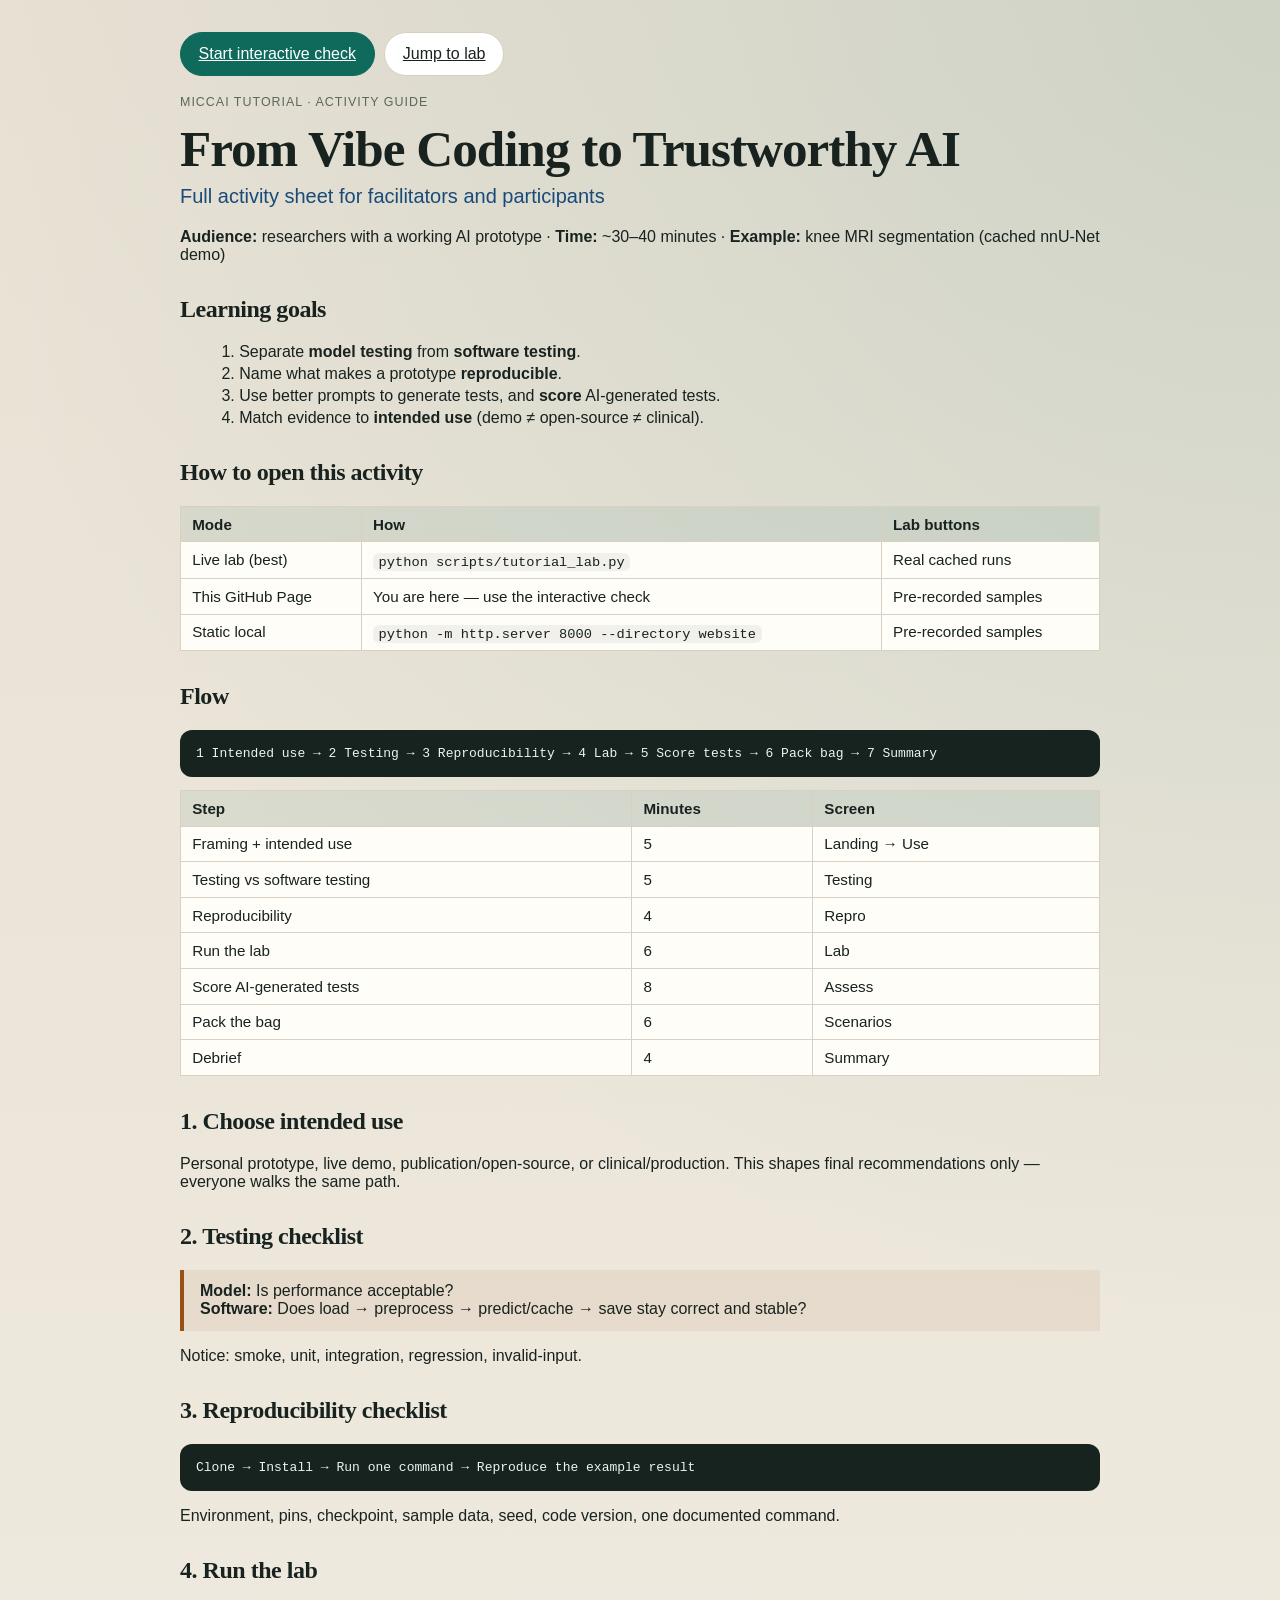
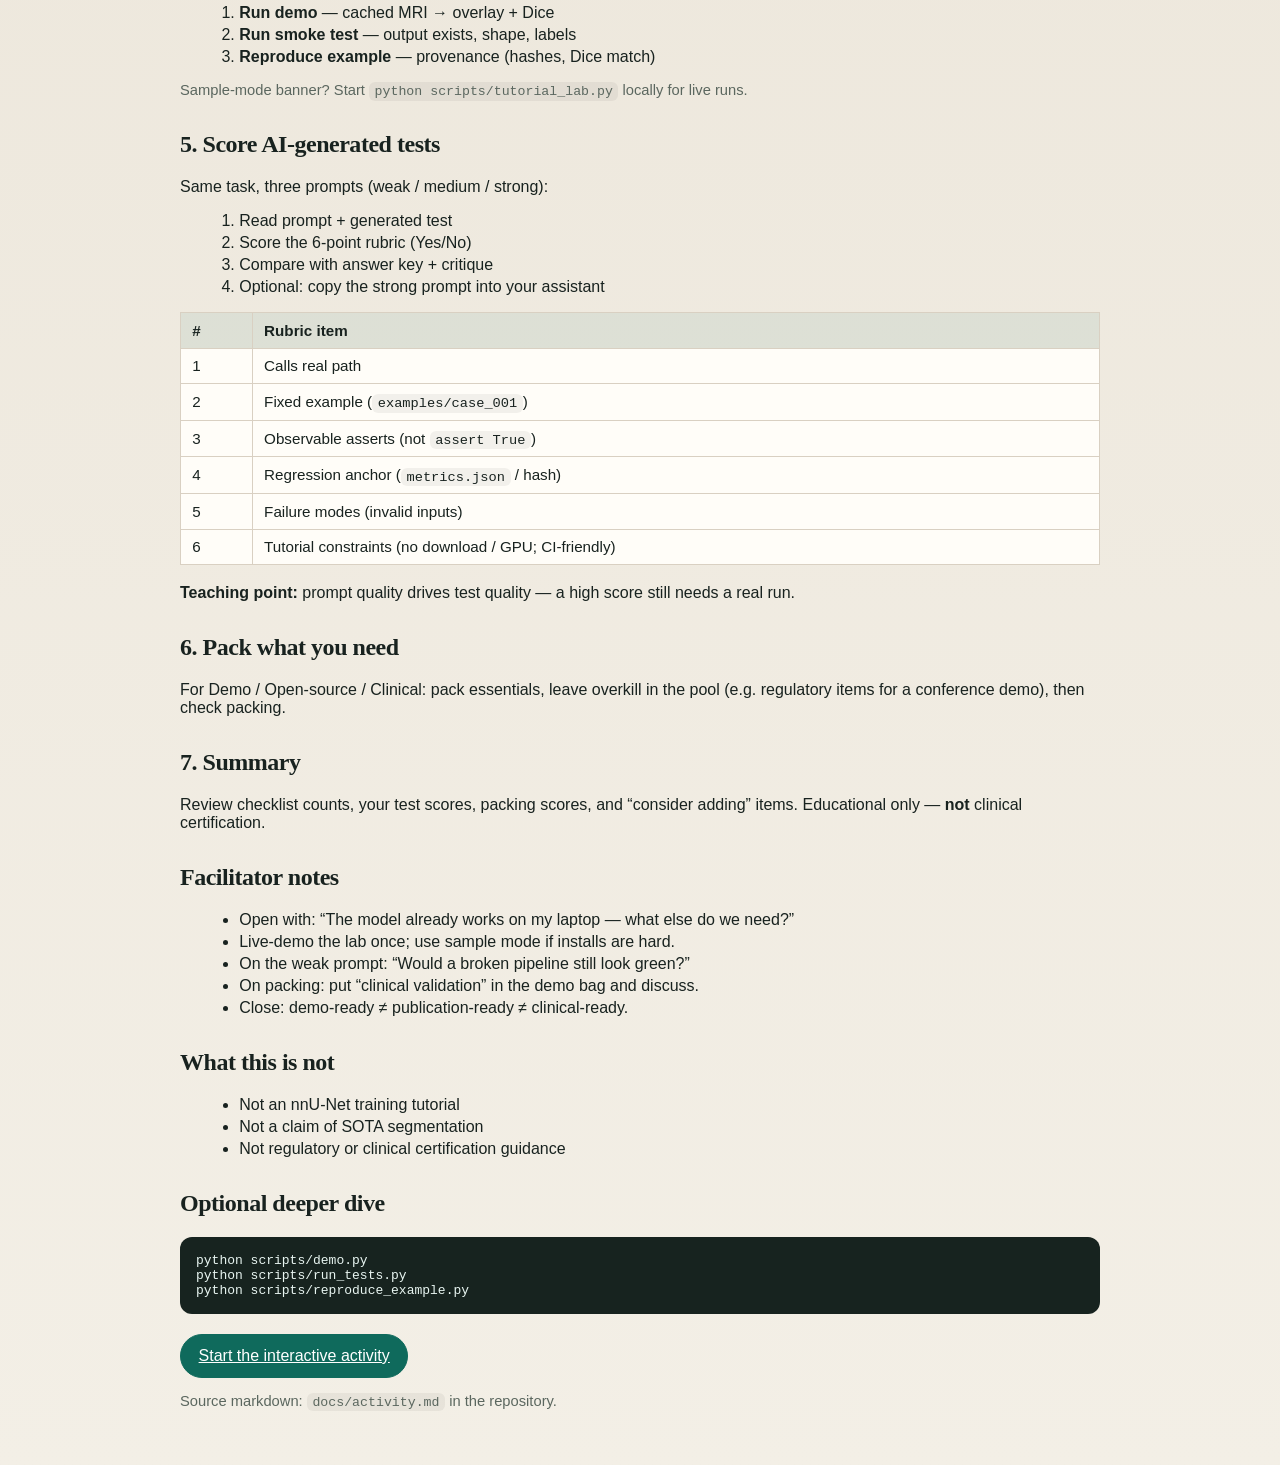
==== website/activity.html @ ebb2738b "Add interactive tutorial activity and GitHub Pages site. Include the full activity guide (docs + web" ====
<!DOCTYPE html>
<html lang="en">
  <head>
    <meta charset="utf-8" />
    <meta name="viewport" content="width=device-width, initial-scale=1" />
    <title>Tutorial activity · From Vibe Coding to Trustworthy AI</title>
    <meta
      name="description"
      content="Full MICCAI tutorial activity guide: lab, score AI-generated tests, pack readiness evidence."
    />
    <link rel="stylesheet" href="style.css" />
    <style>
      .doc h2 { margin-top: 2rem; }
      .doc h3 { margin-top: 1.4rem; }
      .doc table {
        width: 100%;
        border-collapse: collapse;
        margin: 0.8rem 0 1.2rem;
        font-size: 0.95rem;
      }
      .doc th, .doc td {
        border: 1px solid var(--line);
        padding: 0.55rem 0.7rem;
        text-align: left;
        vertical-align: top;
        background: var(--card);
      }
      .doc th { background: rgba(15,106,92,.08); }
      .doc ol, .doc ul { margin: 0.4rem 0 1rem 1.2rem; }
      .doc li { margin: 0.25rem 0; }
      .topbar {
        display: flex;
        flex-wrap: wrap;
        gap: 0.6rem;
        margin-bottom: 1.2rem;
      }
    </style>
  </head>
  <body>
    <main class="shell doc">
      <div class="topbar">
        <a class="btn primary" href="index.html">Start interactive check</a>
        <a class="btn" href="index.html#lab">Jump to lab</a>
      </div>

      <p class="eyebrow">MICCAI tutorial · activity guide</p>
      <h1>From Vibe Coding to Trustworthy AI</h1>
      <p class="lede">Full activity sheet for facilitators and participants</p>
      <p>
        <strong>Audience:</strong> researchers with a working AI prototype ·
        <strong>Time:</strong> ~30–40 minutes ·
        <strong>Example:</strong> knee MRI segmentation (cached nnU-Net demo)
      </p>

      <h2>Learning goals</h2>
      <ol>
        <li>Separate <strong>model testing</strong> from <strong>software testing</strong>.</li>
        <li>Name what makes a prototype <strong>reproducible</strong>.</li>
        <li>Use better prompts to generate tests, and <strong>score</strong> AI-generated tests.</li>
        <li>Match evidence to <strong>intended use</strong> (demo ≠ open-source ≠ clinical).</li>
      </ol>

      <h2>How to open this activity</h2>
      <table>
        <thead>
          <tr><th>Mode</th><th>How</th><th>Lab buttons</th></tr>
        </thead>
        <tbody>
          <tr>
            <td>Live lab (best)</td>
            <td><code>python scripts/tutorial_lab.py</code></td>
            <td>Real cached runs</td>
          </tr>
          <tr>
            <td>This GitHub Page</td>
            <td>You are here — use the interactive check</td>
            <td>Pre-recorded samples</td>
          </tr>
          <tr>
            <td>Static local</td>
            <td><code>python -m http.server 8000 --directory website</code></td>
            <td>Pre-recorded samples</td>
          </tr>
        </tbody>
      </table>

      <h2>Flow</h2>
      <pre class="flow">1 Intended use → 2 Testing → 3 Reproducibility → 4 Lab → 5 Score tests → 6 Pack bag → 7 Summary</pre>

      <table>
        <thead>
          <tr><th>Step</th><th>Minutes</th><th>Screen</th></tr>
        </thead>
        <tbody>
          <tr><td>Framing + intended use</td><td>5</td><td>Landing → Use</td></tr>
          <tr><td>Testing vs software testing</td><td>5</td><td>Testing</td></tr>
          <tr><td>Reproducibility</td><td>4</td><td>Repro</td></tr>
          <tr><td>Run the lab</td><td>6</td><td>Lab</td></tr>
          <tr><td>Score AI-generated tests</td><td>8</td><td>Assess</td></tr>
          <tr><td>Pack the bag</td><td>6</td><td>Scenarios</td></tr>
          <tr><td>Debrief</td><td>4</td><td>Summary</td></tr>
        </tbody>
      </table>

      <h2>1. Choose intended use</h2>
      <p>
        Personal prototype, live demo, publication/open-source, or clinical/production.
        This shapes final recommendations only — everyone walks the same path.
      </p>

      <h2>2. Testing checklist</h2>
      <p class="callout">
        <strong>Model:</strong> Is performance acceptable?<br />
        <strong>Software:</strong> Does load → preprocess → predict/cache → save stay correct and stable?
      </p>
      <p>Notice: smoke, unit, integration, regression, invalid-input.</p>

      <h2>3. Reproducibility checklist</h2>
      <pre class="flow">Clone → Install → Run one command → Reproduce the example result</pre>
      <p>Environment, pins, checkpoint, sample data, seed, code version, one documented command.</p>

      <h2>4. Run the lab</h2>
      <ol>
        <li><strong>Run demo</strong> — cached MRI → overlay + Dice</li>
        <li><strong>Run smoke test</strong> — output exists, shape, labels</li>
        <li><strong>Reproduce example</strong> — provenance (hashes, Dice match)</li>
      </ol>
      <p class="caption">
        Sample-mode banner? Start <code>python scripts/tutorial_lab.py</code> locally for live runs.
      </p>

      <h2>5. Score AI-generated tests</h2>
      <p>Same task, three prompts (weak / medium / strong):</p>
      <ol>
        <li>Read prompt + generated test</li>
        <li>Score the 6-point rubric (Yes/No)</li>
        <li>Compare with answer key + critique</li>
        <li>Optional: copy the strong prompt into your assistant</li>
      </ol>
      <table>
        <thead><tr><th>#</th><th>Rubric item</th></tr></thead>
        <tbody>
          <tr><td>1</td><td>Calls real path</td></tr>
          <tr><td>2</td><td>Fixed example (<code>examples/case_001</code>)</td></tr>
          <tr><td>3</td><td>Observable asserts (not <code>assert True</code>)</td></tr>
          <tr><td>4</td><td>Regression anchor (<code>metrics.json</code> / hash)</td></tr>
          <tr><td>5</td><td>Failure modes (invalid inputs)</td></tr>
          <tr><td>6</td><td>Tutorial constraints (no download / GPU; CI-friendly)</td></tr>
        </tbody>
      </table>
      <p><strong>Teaching point:</strong> prompt quality drives test quality — a high score still needs a real run.</p>

      <h2>6. Pack what you need</h2>
      <p>
        For Demo / Open-source / Clinical: pack essentials, leave overkill in the pool
        (e.g. regulatory items for a conference demo), then check packing.
      </p>

      <h2>7. Summary</h2>
      <p>
        Review checklist counts, your test scores, packing scores, and “consider adding” items.
        Educational only — <strong>not</strong> clinical certification.
      </p>

      <h2>Facilitator notes</h2>
      <ul>
        <li>Open with: “The model already works on my laptop — what else do we need?”</li>
        <li>Live-demo the lab once; use sample mode if installs are hard.</li>
        <li>On the weak prompt: “Would a broken pipeline still look green?”</li>
        <li>On packing: put “clinical validation” in the demo bag and discuss.</li>
        <li>Close: demo-ready ≠ publication-ready ≠ clinical-ready.</li>
      </ul>

      <h2>What this is not</h2>
      <ul>
        <li>Not an nnU-Net training tutorial</li>
        <li>Not a claim of SOTA segmentation</li>
        <li>Not regulatory or clinical certification guidance</li>
      </ul>

      <h2>Optional deeper dive</h2>
      <pre class="flow">python scripts/demo.py
python scripts/run_tests.py
python scripts/reproduce_example.py</pre>

      <div class="nav">
        <a class="btn primary" href="index.html">Start the interactive activity</a>
      </div>
      <p class="caption">Source markdown: <code>docs/activity.md</code> in the repository.</p>
    </main>
  </body>
</html>
---- website/style.css ----
:root {
  --bg: #f3efe6;
  --ink: #18221f;
  --muted: #5b675f;
  --card: #fffdf8;
  --line: #d9d0c2;
  --accent: #0f6a5c;
  --accent-2: #194a7a;
  --warn: #9a4f16;
  --ok: #1f6b45;
  --serif: Georgia, "Iowan Old Style", "Times New Roman", serif;
  --sans: "Segoe UI", "Helvetica Neue", Arial, sans-serif;
}

* { box-sizing: border-box; }
body {
  margin: 0;
  font-family: var(--sans);
  color: var(--ink);
  background:
    radial-gradient(circle at top right, rgba(15,106,92,.12), transparent 40%),
    linear-gradient(180deg, #e8e1d4, var(--bg));
  min-height: 100vh;
}
.shell {
  width: min(920px, calc(100% - 2rem));
  margin: 0 auto;
  padding: 2rem 0 3rem;
}
.hidden { display: none !important; }
.eyebrow {
  text-transform: uppercase;
  letter-spacing: .08em;
  font-size: .78rem;
  color: var(--muted);
}
h1, h2, h3 { font-family: var(--serif); letter-spacing: -.02em; }
h1 { font-size: clamp(2rem, 5vw, 3.2rem); line-height: 1.05; margin: .4rem 0 0.6rem; }
.lede { font-size: 1.25rem; color: var(--accent-2); margin-top: 0; }
.caption { color: var(--muted); font-size: .92rem; }
.hero-visual {
  margin: 1.25rem 0 1.5rem;
  padding: 0.75rem;
  background: var(--card);
  border: 1px solid var(--line);
  border-radius: 16px;
}
.hero-visual img { width: 100%; border-radius: 10px; display: block; }
.btn {
  border: 1px solid var(--line);
  background: white;
  color: var(--ink);
  border-radius: 999px;
  padding: .75rem 1.1rem;
  font: inherit;
  cursor: pointer;
}
.btn.primary { background: var(--accent); border-color: var(--accent); color: white; }
.btn:disabled { opacity: .45; cursor: not-allowed; }
.nav { display: flex; gap: .7rem; flex-wrap: wrap; margin-top: 1.25rem; }
.card-grid { display: grid; grid-template-columns: repeat(auto-fit, minmax(180px, 1fr)); gap: .8rem; }
.use-card, .check-item, .scenario, .summary {
  background: var(--card);
  border: 1px solid var(--line);
  border-radius: 14px;
  padding: 1rem;
}
.use-card { text-align: left; cursor: pointer; font: inherit; color: inherit; }
.use-card.selected, .check-item.done { border-color: var(--accent); box-shadow: 0 0 0 2px rgba(15,106,92,.12); }
.use-card strong { display: block; font-family: var(--serif); font-size: 1.1rem; margin-bottom: .35rem; }
.checklist { display: grid; gap: .7rem; }
.check-item { cursor: pointer; }
.check-item .tag {
  display: inline-block;
  font-size: .75rem;
  font-weight: 700;
  letter-spacing: .04em;
  padding: .2rem .5rem;
  border-radius: 999px;
  background: rgba(15,106,92,.1);
  color: var(--accent);
  margin-bottom: .4rem;
}
.callout {
  background: rgba(154,79,22,.08);
  border-left: 4px solid var(--warn);
  padding: .8rem 1rem;
}
.flow {
  background: #17231f;
  color: #e8f5f1;
  padding: 1rem;
  border-radius: 12px;
  overflow: auto;
}
.scenario-tabs {
  display: flex;
  flex-wrap: wrap;
  gap: .5rem;
  margin: 1rem 0 1.1rem;
}
.scenario-tab {
  border: 1px solid var(--line);
  background: white;
  border-radius: 999px;
  padding: .45rem .85rem;
  font: inherit;
  cursor: pointer;
  color: var(--muted);
}
.scenario-tab.active {
  background: var(--accent);
  border-color: var(--accent);
  color: white;
}
.scenario-tab.done:not(.active) {
  border-color: var(--ok);
  color: var(--ok);
}
.pack-board {
  display: grid;
  grid-template-columns: 1fr 1fr;
  gap: .9rem;
  margin-bottom: 1rem;
}
.pack-zone {
  background: var(--card);
  border: 1px solid var(--line);
  border-radius: 14px;
  padding: 1rem;
  min-height: 220px;
}
.pack-zone h3 { margin: 0 0 .25rem; font-size: 1.05rem; }
.bag-zone {
  border-style: dashed;
  border-width: 2px;
  background:
    linear-gradient(180deg, rgba(15,106,92,.06), transparent 55%),
    var(--card);
}
.bag-zone.drag-over {
  border-color: var(--accent);
  box-shadow: 0 0 0 3px rgba(15,106,92,.15);
}
.item-pool, .item-bag {
  display: flex;
  flex-wrap: wrap;
  gap: .5rem;
  margin-top: .75rem;
  min-height: 4rem;
}
.pack-item {
  border: 1px solid var(--line);
  background: white;
  border-radius: 12px;
  padding: .55rem .75rem;
  font: inherit;
  font-size: .92rem;
  cursor: grab;
  user-select: none;
  transition: transform .15s ease, box-shadow .15s ease, border-color .15s ease;
}
.pack-item:active { cursor: grabbing; }
.pack-item.selected {
  border-color: var(--accent-2);
  box-shadow: 0 0 0 2px rgba(25,74,122,.18);
  transform: translateY(-2px);
}
.pack-item.correct {
  border-color: var(--ok);
  background: rgba(31,107,69,.08);
}
.pack-item.overkill {
  border-color: var(--warn);
  background: rgba(154,79,22,.1);
}
.pack-item.missing-mark {
  opacity: .55;
  border-style: dashed;
}
.pack-actions {
  display: flex;
  flex-wrap: wrap;
  gap: .7rem;
  margin-bottom: .9rem;
}
.pack-feedback {
  background: var(--card);
  border: 1px solid var(--line);
  border-radius: 14px;
  padding: 1rem 1.1rem;
  margin-bottom: .5rem;
}
.pack-feedback h3 { margin: 0 0 .4rem; }
.pack-feedback ul { margin: .35rem 0 .8rem 1.1rem; }
.pack-feedback .score {
  font-family: var(--serif);
  font-size: 1.15rem;
  color: var(--accent-2);
}
.pack-feedback .ok { color: var(--ok); }
.pack-feedback .warn { color: var(--warn); }
.lab-banner {
  border-radius: 12px;
  padding: .7rem 1rem;
  margin: .8rem 0 1rem;
  background: rgba(25,74,122,.08);
  border: 1px solid var(--line);
  color: var(--accent-2);
  font-size: .95rem;
}
.lab-banner.live { background: rgba(31,107,69,.1); color: var(--ok); }
.lab-banner.sample { background: rgba(154,79,22,.1); color: var(--warn); }
.lab-actions { display: flex; flex-wrap: wrap; gap: .7rem; margin-bottom: .9rem; }
.lab-terminal {
  background: #17231f;
  color: #e8f5f1;
  padding: 1rem;
  border-radius: 12px;
  overflow: auto;
  min-height: 10rem;
  white-space: pre-wrap;
  font-size: .9rem;
  line-height: 1.45;
}
.lab-overlay {
  margin-top: 1rem;
  padding: .75rem;
  background: var(--card);
  border: 1px solid var(--line);
  border-radius: 14px;
}
.lab-overlay img { width: 100%; border-radius: 10px; display: block; }
.assess-panel {
  background: var(--card);
  border: 1px solid var(--line);
  border-radius: 14px;
  padding: 1rem 1.1rem;
}
.prompt-box, .code-box {
  background: #17231f;
  color: #e8f5f1;
  padding: .9rem 1rem;
  border-radius: 12px;
  overflow: auto;
  white-space: pre-wrap;
  font-size: .86rem;
  line-height: 1.4;
  max-height: 280px;
}
.score-pill {
  display: inline-block;
  margin-left: .4rem;
  font-family: var(--sans);
  font-size: .9rem;
  padding: .15rem .55rem;
  border-radius: 999px;
  background: rgba(15,106,92,.12);
  color: var(--accent);
  vertical-align: middle;
}
.rubric-list { display: grid; gap: .55rem; margin: .7rem 0 1rem; }
.rubric-row {
  display: grid;
  grid-template-columns: 1fr auto;
  gap: .6rem;
  align-items: center;
  padding: .65rem .75rem;
  border: 1px solid var(--line);
  border-radius: 12px;
  background: white;
}
.rubric-row.match-yes { border-color: var(--ok); background: rgba(31,107,69,.06); }
.rubric-row.match-no { border-color: var(--warn); background: rgba(154,79,22,.08); }
.rubric-row .hint { display: block; color: var(--muted); font-size: .85rem; margin-top: .15rem; }
.rubric-toggle { display: flex; gap: .35rem; }
.rubric-toggle button {
  border: 1px solid var(--line);
  background: white;
  border-radius: 999px;
  padding: .35rem .7rem;
  font: inherit;
  cursor: pointer;
}
.rubric-toggle button.on-yes { background: rgba(31,107,69,.15); border-color: var(--ok); color: var(--ok); }
.rubric-toggle button.on-no { background: rgba(154,79,22,.12); border-color: var(--warn); color: var(--warn); }
code {
  font-family: ui-monospace, Consolas, monospace;
  font-size: .9em;
  background: rgba(0,0,0,.05);
  padding: .1rem .35rem;
  border-radius: 6px;
}
.summary h3 { margin-top: 0; }
.summary ul { margin: .4rem 0 1rem 1.1rem; }
@media (max-width: 720px) {
  .pack-board { grid-template-columns: 1fr; }
  .rubric-row { grid-template-columns: 1fr; }
}
@media (max-width: 640px) {
  .shell { padding-top: 1.2rem; }
}
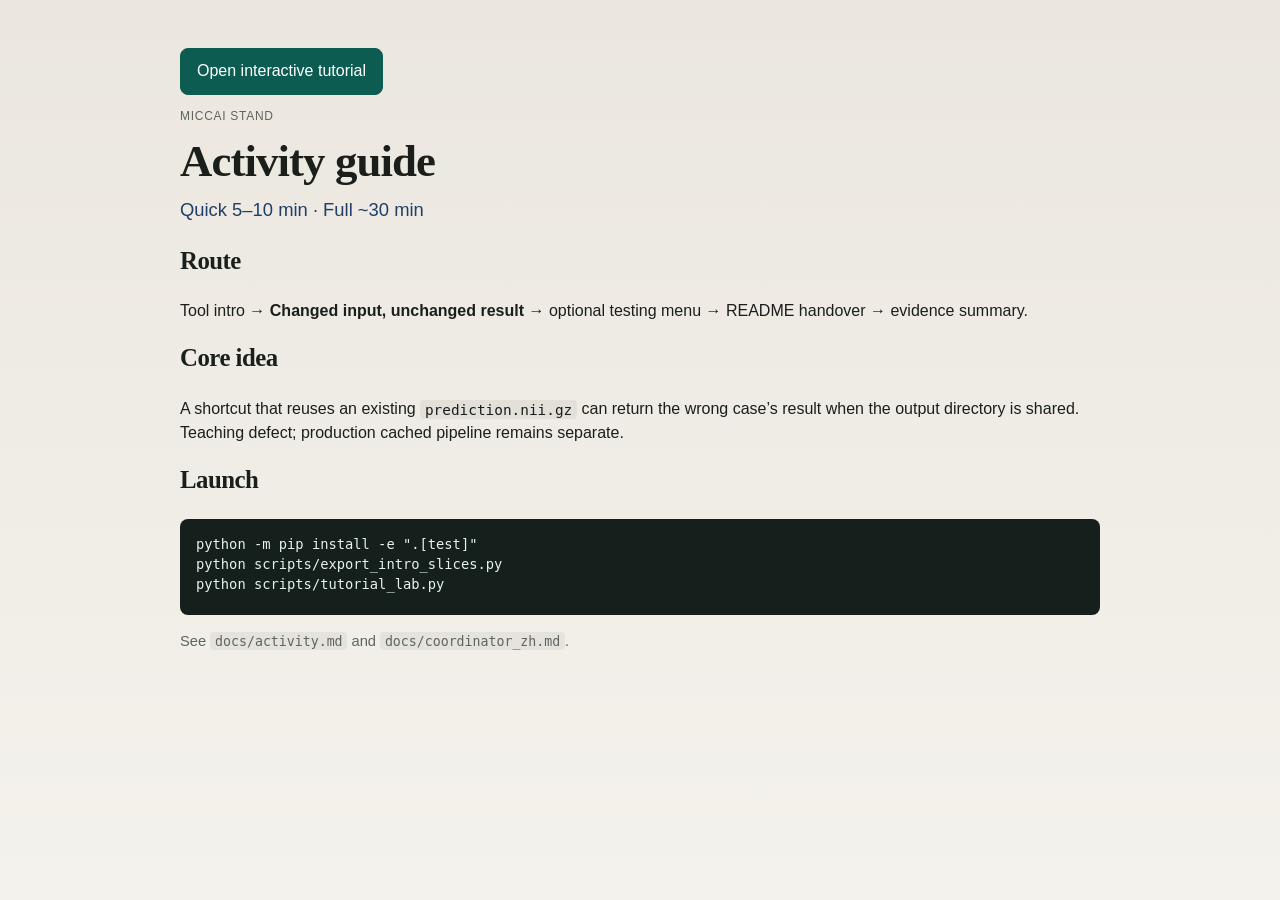
==== commit 209787d7: "initial" ====
--- a/website/activity.html
+++ b/website/activity.html
@@ -3,190 +3,24 @@
   <head>
     <meta charset="utf-8" />
     <meta name="viewport" content="width=device-width, initial-scale=1" />
-    <title>Tutorial activity · From Vibe Coding to Trustworthy AI</title>
-    <meta
-      name="description"
-      content="Full MICCAI tutorial activity guide: lab, score AI-generated tests, pack readiness evidence."
-    />
+    <title>Activity guide</title>
     <link rel="stylesheet" href="style.css" />
-    <style>
-      .doc h2 { margin-top: 2rem; }
-      .doc h3 { margin-top: 1.4rem; }
-      .doc table {
-        width: 100%;
-        border-collapse: collapse;
-        margin: 0.8rem 0 1.2rem;
-        font-size: 0.95rem;
-      }
-      .doc th, .doc td {
-        border: 1px solid var(--line);
-        padding: 0.55rem 0.7rem;
-        text-align: left;
-        vertical-align: top;
-        background: var(--card);
-      }
-      .doc th { background: rgba(15,106,92,.08); }
-      .doc ol, .doc ul { margin: 0.4rem 0 1rem 1.2rem; }
-      .doc li { margin: 0.25rem 0; }
-      .topbar {
-        display: flex;
-        flex-wrap: wrap;
-        gap: 0.6rem;
-        margin-bottom: 1.2rem;
-      }
-    </style>
   </head>
   <body>
-    <main class="shell doc">
-      <div class="topbar">
-        <a class="btn primary" href="index.html">Start interactive check</a>
-        <a class="btn" href="index.html#lab">Jump to lab</a>
-      </div>
-
-      <p class="eyebrow">MICCAI tutorial · activity guide</p>
-      <h1>From Vibe Coding to Trustworthy AI</h1>
-      <p class="lede">Full activity sheet for facilitators and participants</p>
-      <p>
-        <strong>Audience:</strong> researchers with a working AI prototype ·
-        <strong>Time:</strong> ~30–40 minutes ·
-        <strong>Example:</strong> knee MRI segmentation (cached nnU-Net demo)
-      </p>
-
-      <h2>Learning goals</h2>
-      <ol>
-        <li>Separate <strong>model testing</strong> from <strong>software testing</strong>.</li>
-        <li>Name what makes a prototype <strong>reproducible</strong>.</li>
-        <li>Use better prompts to generate tests, and <strong>score</strong> AI-generated tests.</li>
-        <li>Match evidence to <strong>intended use</strong> (demo ≠ open-source ≠ clinical).</li>
-      </ol>
-
-      <h2>How to open this activity</h2>
-      <table>
-        <thead>
-          <tr><th>Mode</th><th>How</th><th>Lab buttons</th></tr>
-        </thead>
-        <tbody>
-          <tr>
-            <td>Live lab (best)</td>
-            <td><code>python scripts/tutorial_lab.py</code></td>
-            <td>Real cached runs</td>
-          </tr>
-          <tr>
-            <td>This GitHub Page</td>
-            <td>You are here — use the interactive check</td>
-            <td>Pre-recorded samples</td>
-          </tr>
-          <tr>
-            <td>Static local</td>
-            <td><code>python -m http.server 8000 --directory website</code></td>
-            <td>Pre-recorded samples</td>
-          </tr>
-        </tbody>
-      </table>
-
-      <h2>Flow</h2>
-      <pre class="flow">1 Intended use → 2 Testing → 3 Reproducibility → 4 Lab → 5 Score tests → 6 Pack bag → 7 Summary</pre>
-
-      <table>
-        <thead>
-          <tr><th>Step</th><th>Minutes</th><th>Screen</th></tr>
-        </thead>
-        <tbody>
-          <tr><td>Framing + intended use</td><td>5</td><td>Landing → Use</td></tr>
-          <tr><td>Testing vs software testing</td><td>5</td><td>Testing</td></tr>
-          <tr><td>Reproducibility</td><td>4</td><td>Repro</td></tr>
-          <tr><td>Run the lab</td><td>6</td><td>Lab</td></tr>
-          <tr><td>Score AI-generated tests</td><td>8</td><td>Assess</td></tr>
-          <tr><td>Pack the bag</td><td>6</td><td>Scenarios</td></tr>
-          <tr><td>Debrief</td><td>4</td><td>Summary</td></tr>
-        </tbody>
-      </table>
-
-      <h2>1. Choose intended use</h2>
-      <p>
-        Personal prototype, live demo, publication/open-source, or clinical/production.
-        This shapes final recommendations only — everyone walks the same path.
-      </p>
-
-      <h2>2. Testing checklist</h2>
-      <p class="callout">
-        <strong>Model:</strong> Is performance acceptable?<br />
-        <strong>Software:</strong> Does load → preprocess → predict/cache → save stay correct and stable?
-      </p>
-      <p>Notice: smoke, unit, integration, regression, invalid-input.</p>
-
-      <h2>3. Reproducibility checklist</h2>
-      <pre class="flow">Clone → Install → Run one command → Reproduce the example result</pre>
-      <p>Environment, pins, checkpoint, sample data, seed, code version, one documented command.</p>
-
-      <h2>4. Run the lab</h2>
-      <ol>
-        <li><strong>Run demo</strong> — cached MRI → overlay + Dice</li>
-        <li><strong>Run smoke test</strong> — output exists, shape, labels</li>
-        <li><strong>Reproduce example</strong> — provenance (hashes, Dice match)</li>
-      </ol>
-      <p class="caption">
-        Sample-mode banner? Start <code>python scripts/tutorial_lab.py</code> locally for live runs.
-      </p>
-
-      <h2>5. Score AI-generated tests</h2>
-      <p>Same task, three prompts (weak / medium / strong):</p>
-      <ol>
-        <li>Read prompt + generated test</li>
-        <li>Score the 6-point rubric (Yes/No)</li>
-        <li>Compare with answer key + critique</li>
-        <li>Optional: copy the strong prompt into your assistant</li>
-      </ol>
-      <table>
-        <thead><tr><th>#</th><th>Rubric item</th></tr></thead>
-        <tbody>
-          <tr><td>1</td><td>Calls real path</td></tr>
-          <tr><td>2</td><td>Fixed example (<code>examples/case_001</code>)</td></tr>
-          <tr><td>3</td><td>Observable asserts (not <code>assert True</code>)</td></tr>
-          <tr><td>4</td><td>Regression anchor (<code>metrics.json</code> / hash)</td></tr>
-          <tr><td>5</td><td>Failure modes (invalid inputs)</td></tr>
-          <tr><td>6</td><td>Tutorial constraints (no download / GPU; CI-friendly)</td></tr>
-        </tbody>
-      </table>
-      <p><strong>Teaching point:</strong> prompt quality drives test quality — a high score still needs a real run.</p>
-
-      <h2>6. Pack what you need</h2>
-      <p>
-        For Demo / Open-source / Clinical: pack essentials, leave overkill in the pool
-        (e.g. regulatory items for a conference demo), then check packing.
-      </p>
-
-      <h2>7. Summary</h2>
-      <p>
-        Review checklist counts, your test scores, packing scores, and “consider adding” items.
-        Educational only — <strong>not</strong> clinical certification.
-      </p>
-
-      <h2>Facilitator notes</h2>
-      <ul>
-        <li>Open with: “The model already works on my laptop — what else do we need?”</li>
-        <li>Live-demo the lab once; use sample mode if installs are hard.</li>
-        <li>On the weak prompt: “Would a broken pipeline still look green?”</li>
-        <li>On packing: put “clinical validation” in the demo bag and discuss.</li>
-        <li>Close: demo-ready ≠ publication-ready ≠ clinical-ready.</li>
-      </ul>
-
-      <h2>What this is not</h2>
-      <ul>
-        <li>Not an nnU-Net training tutorial</li>
-        <li>Not a claim of SOTA segmentation</li>
-        <li>Not regulatory or clinical certification guidance</li>
-      </ul>
-
-      <h2>Optional deeper dive</h2>
-      <pre class="flow">python scripts/demo.py
-python scripts/run_tests.py
-python scripts/reproduce_example.py</pre>
-
-      <div class="nav">
-        <a class="btn primary" href="index.html">Start the interactive activity</a>
-      </div>
-      <p class="caption">Source markdown: <code>docs/activity.md</code> in the repository.</p>
+    <main class="shell">
+      <div class="nav"><a class="btn primary" href="index.html">Open interactive tutorial</a></div>
+      <p class="eyebrow">MICCAI stand</p>
+      <h1>Activity guide</h1>
+      <p class="lede">Quick 5–10 min · Full ~30 min</p>
+      <h2>Route</h2>
+      <p>Tool intro → <strong>Changed input, unchanged result</strong> → optional testing menu → README handover → evidence summary.</p>
+      <h2>Core idea</h2>
+      <p>A shortcut that reuses an existing <code>prediction.nii.gz</code> can return the wrong case’s result when the output directory is shared. Teaching defect; production cached pipeline remains separate.</p>
+      <h2>Launch</h2>
+      <pre class="flow">python -m pip install -e ".[test]"
+python scripts/export_intro_slices.py
+python scripts/tutorial_lab.py</pre>
+      <p class="caption">See <code>docs/activity.md</code> and <code>docs/coordinator_zh.md</code>.</p>
     </main>
   </body>
 </html>
--- a/website/style.css
+++ b/website/style.css
@@ -1,15 +1,16 @@
 :root {
-  --bg: #f3efe6;
-  --ink: #18221f;
-  --muted: #5b675f;
-  --card: #fffdf8;
-  --line: #d9d0c2;
-  --accent: #0f6a5c;
-  --accent-2: #194a7a;
-  --warn: #9a4f16;
-  --ok: #1f6b45;
-  --serif: Georgia, "Iowan Old Style", "Times New Roman", serif;
-  --sans: "Segoe UI", "Helvetica Neue", Arial, sans-serif;
+  --bg: #f4f2ec;
+  --ink: #1a1f1c;
+  --muted: #5c6560;
+  --card: #fffcf7;
+  --line: #d5d0c6;
+  --accent: #0d5c52;
+  --accent-2: #1f3f66;
+  --warn: #8a4b16;
+  --ok: #1b5f3c;
+  --serif: "Iowan Old Style", "Palatino Linotype", Palatino, Georgia, serif;
+  --sans: "Segoe UI", "Helvetica Neue", Helvetica, Arial, sans-serif;
+  --mono: ui-monospace, "Cascadia Code", Consolas, monospace;
 }
 
 * { box-sizing: border-box; }
@@ -17,10 +18,9 @@
   margin: 0;
   font-family: var(--sans);
   color: var(--ink);
-  background:
-    radial-gradient(circle at top right, rgba(15,106,92,.12), transparent 40%),
-    linear-gradient(180deg, #e8e1d4, var(--bg));
+  background: linear-gradient(180deg, #ebe7df, var(--bg));
   min-height: 100vh;
+  line-height: 1.5;
 }
 .shell {
   width: min(920px, calc(100% - 2rem));
@@ -30,273 +30,194 @@
 .hidden { display: none !important; }
 .eyebrow {
   text-transform: uppercase;
-  letter-spacing: .08em;
-  font-size: .78rem;
+  letter-spacing: .06em;
+  font-size: .75rem;
   color: var(--muted);
 }
-h1, h2, h3 { font-family: var(--serif); letter-spacing: -.02em; }
-h1 { font-size: clamp(2rem, 5vw, 3.2rem); line-height: 1.05; margin: .4rem 0 0.6rem; }
-.lede { font-size: 1.25rem; color: var(--accent-2); margin-top: 0; }
+h1, h2, h3 { font-family: var(--serif); letter-spacing: -.02em; font-weight: 600; }
+h1 { font-size: clamp(1.9rem, 4vw, 2.8rem); line-height: 1.1; margin: .35rem 0 .6rem; }
+h2 { font-size: 1.55rem; margin-top: 0; }
+.lede { font-size: 1.15rem; color: var(--accent-2); margin-top: 0; }
 .caption { color: var(--muted); font-size: .92rem; }
-.hero-visual {
-  margin: 1.25rem 0 1.5rem;
-  padding: 0.75rem;
+.btn {
+  border: 1px solid var(--line);
+  background: #fff;
+  color: var(--ink);
+  border-radius: 8px;
+  padding: .65rem 1rem;
+  font: inherit;
+  cursor: pointer;
+  text-decoration: none;
+  display: inline-block;
+}
+.btn.primary { background: var(--accent); border-color: var(--accent); color: #fff; }
+.btn:disabled { opacity: .45; cursor: not-allowed; }
+.nav { display: flex; gap: .6rem; flex-wrap: wrap; margin-top: 1rem; }
+.route-grid {
+  display: grid;
+  grid-template-columns: repeat(auto-fit, minmax(240px, 1fr));
+  gap: .8rem;
+  margin: 1.2rem 0 1rem;
+}
+.route-card, .panel, .summary, .level-block {
   background: var(--card);
   border: 1px solid var(--line);
-  border-radius: 16px;
-}
-.hero-visual img { width: 100%; border-radius: 10px; display: block; }
-.btn {
-  border: 1px solid var(--line);
-  background: white;
-  color: var(--ink);
-  border-radius: 999px;
-  padding: .75rem 1.1rem;
-  font: inherit;
+  border-radius: 10px;
+  padding: 1rem 1.1rem;
+}
+.route-card {
+  text-align: left;
   cursor: pointer;
-}
-.btn.primary { background: var(--accent); border-color: var(--accent); color: white; }
-.btn:disabled { opacity: .45; cursor: not-allowed; }
-.nav { display: flex; gap: .7rem; flex-wrap: wrap; margin-top: 1.25rem; }
-.card-grid { display: grid; grid-template-columns: repeat(auto-fit, minmax(180px, 1fr)); gap: .8rem; }
-.use-card, .check-item, .scenario, .summary {
-  background: var(--card);
-  border: 1px solid var(--line);
-  border-radius: 14px;
+  font: inherit;
+  color: inherit;
+}
+.route-card strong { display: block; font-family: var(--serif); font-size: 1.1rem; margin-bottom: .35rem; }
+.lab-banner {
+  border-radius: 8px;
+  padding: .7rem 1rem;
+  margin: 1rem 0;
+  border: 1px solid var(--line);
+  background: rgba(31,63,102,.06);
+  color: var(--accent-2);
+  font-size: .95rem;
+}
+.lab-banner.live { background: rgba(27,95,60,.08); color: var(--ok); }
+.lab-banner.sample { background: rgba(138,75,22,.08); color: var(--warn); }
+.lab-terminal, .flow {
+  background: #15201c;
+  color: #e7f2ee;
   padding: 1rem;
-}
-.use-card { text-align: left; cursor: pointer; font: inherit; color: inherit; }
-.use-card.selected, .check-item.done { border-color: var(--accent); box-shadow: 0 0 0 2px rgba(15,106,92,.12); }
-.use-card strong { display: block; font-family: var(--serif); font-size: 1.1rem; margin-bottom: .35rem; }
-.checklist { display: grid; gap: .7rem; }
-.check-item { cursor: pointer; }
-.check-item .tag {
-  display: inline-block;
-  font-size: .75rem;
-  font-weight: 700;
-  letter-spacing: .04em;
-  padding: .2rem .5rem;
-  border-radius: 999px;
-  background: rgba(15,106,92,.1);
-  color: var(--accent);
-  margin-bottom: .4rem;
+  border-radius: 8px;
+  overflow: auto;
+  white-space: pre-wrap;
+  font-family: var(--mono);
+  font-size: .86rem;
+  line-height: 1.45;
+  min-height: 6rem;
+}
+.prompt-box, .code-box {
+  background: #15201c;
+  color: #e7f2ee;
+  padding: .85rem 1rem;
+  border-radius: 8px;
+  overflow: auto;
+  white-space: pre-wrap;
+  font-family: var(--mono);
+  font-size: .84rem;
+  line-height: 1.4;
+  max-height: 320px;
 }
 .callout {
-  background: rgba(154,79,22,.08);
-  border-left: 4px solid var(--warn);
-  padding: .8rem 1rem;
-}
-.flow {
-  background: #17231f;
-  color: #e8f5f1;
-  padding: 1rem;
-  border-radius: 12px;
-  overflow: auto;
-}
-.scenario-tabs {
+  background: rgba(138,75,22,.08);
+  border-left: 3px solid var(--warn);
+  padding: .75rem 1rem;
+}
+.steps {
+  list-style: none;
   display: flex;
   flex-wrap: wrap;
-  gap: .5rem;
-  margin: 1rem 0 1.1rem;
-}
+  gap: .4rem;
+  padding: 0;
+  margin: 0 0 1rem;
+}
+.steps .step {
+  border: 1px solid var(--line);
+  background: #fff;
+  border-radius: 999px;
+  padding: .3rem .65rem;
+  font-size: .8rem;
+  color: var(--muted);
+}
+.steps .step.active { border-color: var(--accent); color: var(--accent); background: rgba(13,92,82,.08); }
+.steps .step.done { border-color: var(--ok); color: var(--ok); }
+.scenario-tabs { display: flex; flex-wrap: wrap; gap: .45rem; margin: .7rem 0; }
 .scenario-tab {
   border: 1px solid var(--line);
-  background: white;
+  background: #fff;
   border-radius: 999px;
-  padding: .45rem .85rem;
+  padding: .4rem .75rem;
   font: inherit;
   cursor: pointer;
   color: var(--muted);
 }
-.scenario-tab.active {
-  background: var(--accent);
-  border-color: var(--accent);
-  color: white;
-}
-.scenario-tab.done:not(.active) {
-  border-color: var(--ok);
-  color: var(--ok);
-}
-.pack-board {
+.scenario-tab.active { background: var(--accent); border-color: var(--accent); color: #fff; }
+.level-block { margin-bottom: .8rem; }
+.level-block h3 { margin-top: 0; }
+.field-label { display: block; margin: .6rem 0 .35rem; font-size: .95rem; }
+textarea {
+  width: 100%;
+  font: inherit;
+  padding: .7rem .8rem;
+  border: 1px solid var(--line);
+  border-radius: 8px;
+  background: #fff;
+  resize: vertical;
+}
+.pack-feedback {
+  background: var(--card);
+  border: 1px solid var(--line);
+  border-radius: 8px;
+  padding: 1rem;
+  margin-top: .7rem;
+}
+.summary ul { margin: .4rem 0 1rem 1.1rem; }
+code {
+  font-family: var(--mono);
+  font-size: .9em;
+  background: rgba(0,0,0,.05);
+  padding: .1rem .3rem;
+  border-radius: 4px;
+}
+.intro-controls {
   display: grid;
-  grid-template-columns: 1fr 1fr;
-  gap: .9rem;
-  margin-bottom: 1rem;
-}
-.pack-zone {
-  background: var(--card);
-  border: 1px solid var(--line);
-  border-radius: 14px;
-  padding: 1rem;
-  min-height: 220px;
-}
-.pack-zone h3 { margin: 0 0 .25rem; font-size: 1.05rem; }
-.bag-zone {
-  border-style: dashed;
-  border-width: 2px;
-  background:
-    linear-gradient(180deg, rgba(15,106,92,.06), transparent 55%),
-    var(--card);
-}
-.bag-zone.drag-over {
-  border-color: var(--accent);
-  box-shadow: 0 0 0 3px rgba(15,106,92,.15);
-}
-.item-pool, .item-bag {
+  gap: .6rem;
+  margin: .7rem 0 1rem;
+}
+.intro-controls label { display: grid; gap: .25rem; font-size: .92rem; }
+.intro-stage {
+  position: relative;
+  width: min(420px, 100%);
+  margin: 0 auto 1rem;
+  background: #111;
+  border-radius: 8px;
+  overflow: hidden;
+  aspect-ratio: 1;
+}
+.intro-stage img {
+  width: 100%;
+  height: 100%;
+  object-fit: contain;
+  display: block;
+}
+.intro-overlay-layer {
+  position: absolute;
+  inset: 0;
+  background-size: contain;
+  background-repeat: no-repeat;
+  background-position: center;
+  pointer-events: none;
+}
+.hidden-layer { display: none !important; }
+.legend {
   display: flex;
   flex-wrap: wrap;
-  gap: .5rem;
-  margin-top: .75rem;
-  min-height: 4rem;
-}
-.pack-item {
-  border: 1px solid var(--line);
-  background: white;
-  border-radius: 12px;
-  padding: .55rem .75rem;
-  font: inherit;
-  font-size: .92rem;
-  cursor: grab;
-  user-select: none;
-  transition: transform .15s ease, box-shadow .15s ease, border-color .15s ease;
-}
-.pack-item:active { cursor: grabbing; }
-.pack-item.selected {
-  border-color: var(--accent-2);
-  box-shadow: 0 0 0 2px rgba(25,74,122,.18);
-  transform: translateY(-2px);
-}
-.pack-item.correct {
-  border-color: var(--ok);
-  background: rgba(31,107,69,.08);
-}
-.pack-item.overkill {
-  border-color: var(--warn);
-  background: rgba(154,79,22,.1);
-}
-.pack-item.missing-mark {
-  opacity: .55;
-  border-style: dashed;
-}
-.pack-actions {
-  display: flex;
-  flex-wrap: wrap;
-  gap: .7rem;
-  margin-bottom: .9rem;
-}
-.pack-feedback {
+  gap: .55rem .9rem;
+  margin-top: .5rem;
+  font-size: .88rem;
+}
+.legend-item { display: inline-flex; align-items: center; gap: .35rem; }
+.legend-item i {
+  width: .75rem;
+  height: .75rem;
+  border-radius: 2px;
+  display: inline-block;
+}
+details {
+  margin: .8rem 0;
   background: var(--card);
   border: 1px solid var(--line);
-  border-radius: 14px;
-  padding: 1rem 1.1rem;
-  margin-bottom: .5rem;
-}
-.pack-feedback h3 { margin: 0 0 .4rem; }
-.pack-feedback ul { margin: .35rem 0 .8rem 1.1rem; }
-.pack-feedback .score {
-  font-family: var(--serif);
-  font-size: 1.15rem;
-  color: var(--accent-2);
-}
-.pack-feedback .ok { color: var(--ok); }
-.pack-feedback .warn { color: var(--warn); }
-.lab-banner {
-  border-radius: 12px;
-  padding: .7rem 1rem;
-  margin: .8rem 0 1rem;
-  background: rgba(25,74,122,.08);
-  border: 1px solid var(--line);
-  color: var(--accent-2);
-  font-size: .95rem;
-}
-.lab-banner.live { background: rgba(31,107,69,.1); color: var(--ok); }
-.lab-banner.sample { background: rgba(154,79,22,.1); color: var(--warn); }
-.lab-actions { display: flex; flex-wrap: wrap; gap: .7rem; margin-bottom: .9rem; }
-.lab-terminal {
-  background: #17231f;
-  color: #e8f5f1;
-  padding: 1rem;
-  border-radius: 12px;
-  overflow: auto;
-  min-height: 10rem;
-  white-space: pre-wrap;
-  font-size: .9rem;
-  line-height: 1.45;
-}
-.lab-overlay {
-  margin-top: 1rem;
-  padding: .75rem;
-  background: var(--card);
-  border: 1px solid var(--line);
-  border-radius: 14px;
-}
-.lab-overlay img { width: 100%; border-radius: 10px; display: block; }
-.assess-panel {
-  background: var(--card);
-  border: 1px solid var(--line);
-  border-radius: 14px;
-  padding: 1rem 1.1rem;
-}
-.prompt-box, .code-box {
-  background: #17231f;
-  color: #e8f5f1;
-  padding: .9rem 1rem;
-  border-radius: 12px;
-  overflow: auto;
-  white-space: pre-wrap;
-  font-size: .86rem;
-  line-height: 1.4;
-  max-height: 280px;
-}
-.score-pill {
-  display: inline-block;
-  margin-left: .4rem;
-  font-family: var(--sans);
-  font-size: .9rem;
-  padding: .15rem .55rem;
-  border-radius: 999px;
-  background: rgba(15,106,92,.12);
-  color: var(--accent);
-  vertical-align: middle;
-}
-.rubric-list { display: grid; gap: .55rem; margin: .7rem 0 1rem; }
-.rubric-row {
-  display: grid;
-  grid-template-columns: 1fr auto;
-  gap: .6rem;
-  align-items: center;
-  padding: .65rem .75rem;
-  border: 1px solid var(--line);
-  border-radius: 12px;
-  background: white;
-}
-.rubric-row.match-yes { border-color: var(--ok); background: rgba(31,107,69,.06); }
-.rubric-row.match-no { border-color: var(--warn); background: rgba(154,79,22,.08); }
-.rubric-row .hint { display: block; color: var(--muted); font-size: .85rem; margin-top: .15rem; }
-.rubric-toggle { display: flex; gap: .35rem; }
-.rubric-toggle button {
-  border: 1px solid var(--line);
-  background: white;
-  border-radius: 999px;
-  padding: .35rem .7rem;
-  font: inherit;
-  cursor: pointer;
-}
-.rubric-toggle button.on-yes { background: rgba(31,107,69,.15); border-color: var(--ok); color: var(--ok); }
-.rubric-toggle button.on-no { background: rgba(154,79,22,.12); border-color: var(--warn); color: var(--warn); }
-code {
-  font-family: ui-monospace, Consolas, monospace;
-  font-size: .9em;
-  background: rgba(0,0,0,.05);
-  padding: .1rem .35rem;
-  border-radius: 6px;
-}
-.summary h3 { margin-top: 0; }
-.summary ul { margin: .4rem 0 1rem 1.1rem; }
-@media (max-width: 720px) {
-  .pack-board { grid-template-columns: 1fr; }
-  .rubric-row { grid-template-columns: 1fr; }
-}
-@media (max-width: 640px) {
-  .shell { padding-top: 1.2rem; }
-}
+  border-radius: 8px;
+  padding: .55rem .9rem;
+}
+details summary { cursor: pointer; font-weight: 600; }
+
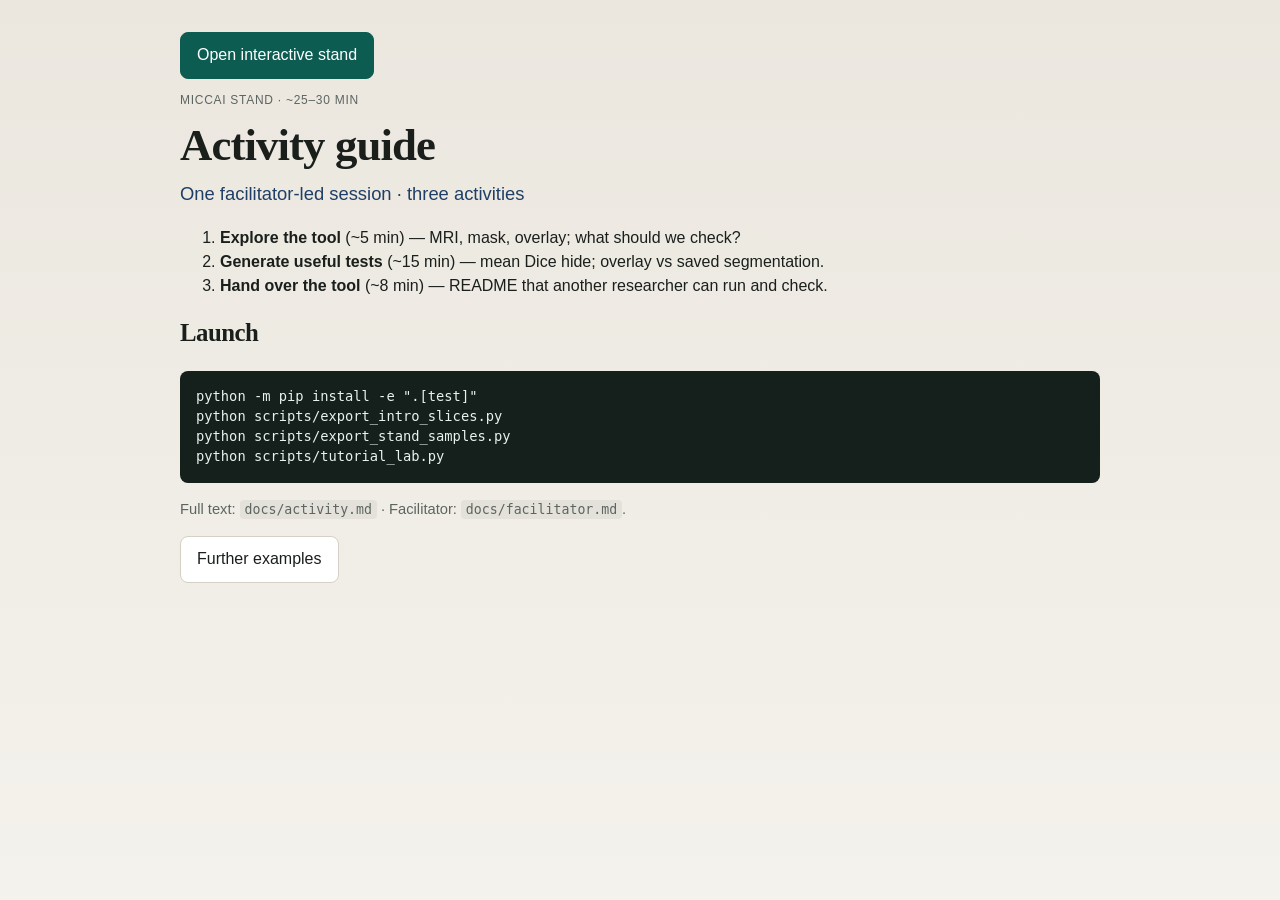
==== commit f554cd22: "Simplify the MICCAI stand to three English activities and fix clone-and-run paths. Replace the stale" ====
--- a/website/activity.html
+++ b/website/activity.html
@@ -8,19 +8,24 @@
   </head>
   <body>
     <main class="shell">
-      <div class="nav"><a class="btn primary" href="index.html">Open interactive tutorial</a></div>
-      <p class="eyebrow">MICCAI stand</p>
+      <div class="nav"><a class="btn primary" href="index.html">Open interactive stand</a></div>
+      <p class="eyebrow">MICCAI stand · ~25–30 min</p>
       <h1>Activity guide</h1>
-      <p class="lede">Quick 5–10 min · Full ~30 min</p>
-      <h2>Route</h2>
-      <p>Tool intro → <strong>Changed input, unchanged result</strong> → optional testing menu → README handover → evidence summary.</p>
-      <h2>Core idea</h2>
-      <p>A shortcut that reuses an existing <code>prediction.nii.gz</code> can return the wrong case’s result when the output directory is shared. Teaching defect; production cached pipeline remains separate.</p>
+      <p class="lede">One facilitator-led session · three activities</p>
+      <ol>
+        <li><strong>Explore the tool</strong> (~5 min) — MRI, mask, overlay; what should we check?</li>
+        <li><strong>Generate useful tests</strong> (~15 min) — mean Dice hide; overlay vs saved segmentation.</li>
+        <li><strong>Hand over the tool</strong> (~8 min) — README that another researcher can run and check.</li>
+      </ol>
       <h2>Launch</h2>
       <pre class="flow">python -m pip install -e ".[test]"
 python scripts/export_intro_slices.py
+python scripts/export_stand_samples.py
 python scripts/tutorial_lab.py</pre>
-      <p class="caption">See <code>docs/activity.md</code> and <code>docs/coordinator_zh.md</code>.</p>
+      <p class="caption">Full text: <code>docs/activity.md</code> · Facilitator: <code>docs/facilitator.md</code>.</p>
+      <div class="nav">
+        <a class="btn" href="further.html">Further examples</a>
+      </div>
     </main>
   </body>
 </html>
--- a/website/style.css
+++ b/website/style.css
@@ -22,11 +22,98 @@
   min-height: 100vh;
   line-height: 1.5;
 }
+.topbar {
+  width: min(920px, calc(100% - 2rem));
+  margin: 0 auto;
+  padding: 1.25rem 0 0;
+}
+.main-nav {
+  display: flex;
+  flex-wrap: wrap;
+  gap: .45rem;
+  margin: .75rem 0 .35rem;
+}
+.nav-tab {
+  border: 1px solid var(--line);
+  background: #fff;
+  color: var(--muted);
+  border-radius: 8px;
+  padding: .5rem .85rem;
+  font: inherit;
+  cursor: pointer;
+}
+.nav-tab.active {
+  background: var(--accent);
+  border-color: var(--accent);
+  color: #fff;
+}
 .shell {
   width: min(920px, calc(100% - 2rem));
   margin: 0 auto;
-  padding: 2rem 0 3rem;
-}
+  padding: 1rem 0 3rem;
+}
+.screen { animation: fade .25s ease; }
+@keyframes fade {
+  from { opacity: .4; }
+  to { opacity: 1; }
+}
+.panel { margin: 1rem 0; }
+.panel.discuss { border-left: 3px solid var(--accent); }
+.panel.closing { border-left: 3px solid var(--accent-2); }
+.plain-list { margin: .5rem 0 0 1.1rem; padding: 0; }
+.plain-list li { margin: .35rem 0; }
+.prompt-line {
+  font-family: var(--serif);
+  font-size: 1.15rem;
+  color: var(--accent-2);
+  margin: .6rem 0;
+}
+.transition {
+  font-family: var(--serif);
+  font-size: 1.05rem;
+  color: var(--accent);
+  border-top: 1px solid var(--line);
+  padding-top: 1rem;
+  margin-top: 1.25rem;
+}
+.reveal {
+  margin-top: .7rem;
+  padding: .75rem 1rem;
+  background: rgba(13,92,82,.06);
+  border-radius: 8px;
+}
+.aaa {
+  display: grid;
+  gap: .65rem;
+  margin-top: .7rem;
+}
+.aaa > div {
+  display: grid;
+  gap: .2rem;
+  padding: .65rem .8rem;
+  background: rgba(31,63,102,.05);
+  border-radius: 8px;
+}
+.aaa strong {
+  font-family: var(--serif);
+  color: var(--accent);
+}
+.ab-compare {
+  display: grid;
+  grid-template-columns: repeat(auto-fit, minmax(180px, 1fr));
+  gap: .75rem;
+  margin: .9rem 0;
+}
+.ab-compare > div {
+  background: #111;
+  color: #eee;
+  border-radius: 8px;
+  padding: .65rem;
+}
+.ab-compare strong { display: block; font-size: .85rem; margin-bottom: .4rem; color: #cfe8e2; }
+.ab-compare img { width: 100%; aspect-ratio: 1; object-fit: contain; background: #000; border-radius: 4px; }
+.ab-compare .caption { color: #b7c2bc; font-size: .78rem; }
+.ab-expected-text p { margin: .45rem 0; font-size: .9rem; line-height: 1.4; }
 .hidden { display: none !important; }
 .eyebrow {
   text-transform: uppercase;
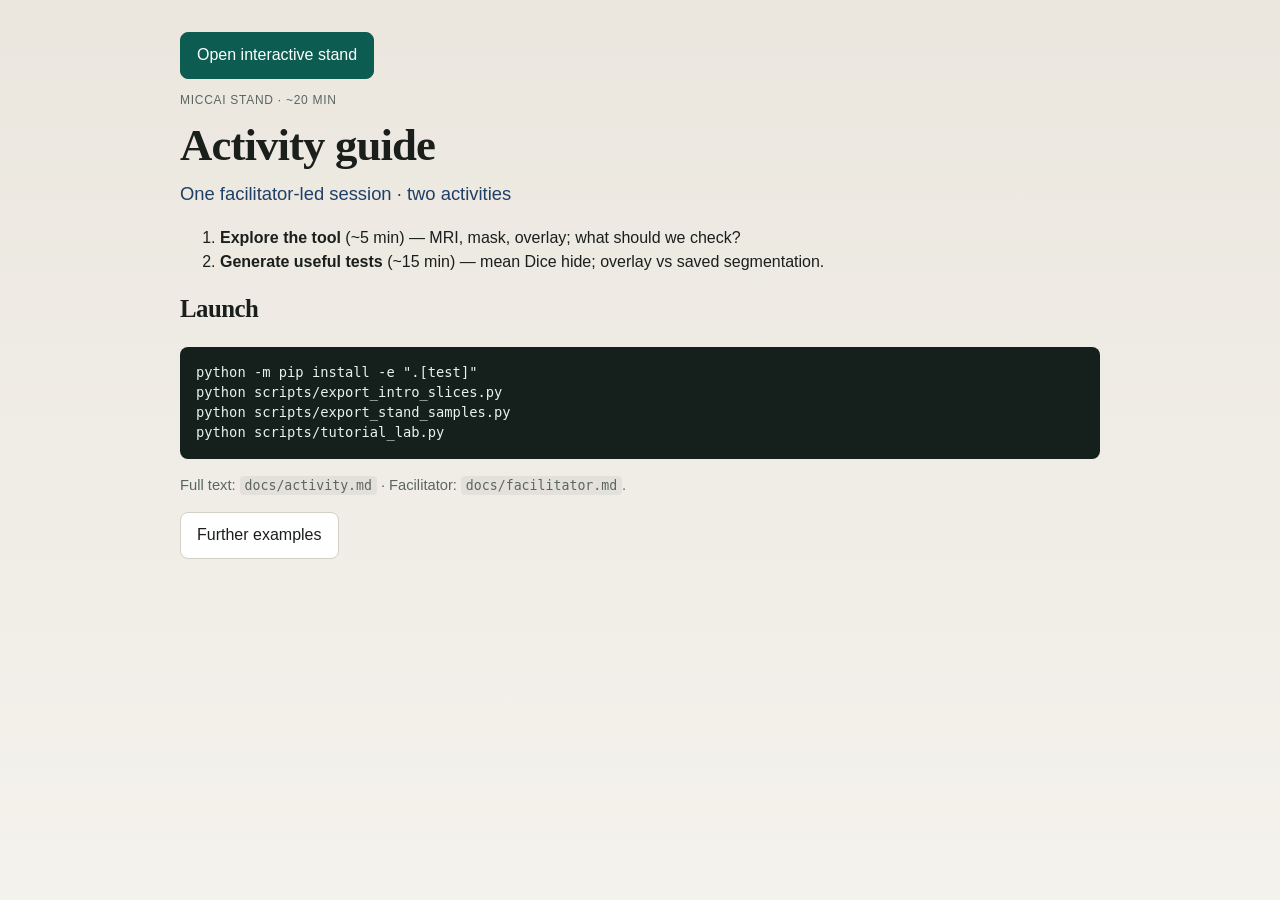
==== commit 35eb907d: "Drop the README handover activity from the stand. The session now covers exploring the tool and gene" ====
--- a/website/activity.html
+++ b/website/activity.html
@@ -9,13 +9,12 @@
   <body>
     <main class="shell">
       <div class="nav"><a class="btn primary" href="index.html">Open interactive stand</a></div>
-      <p class="eyebrow">MICCAI stand · ~25–30 min</p>
+      <p class="eyebrow">MICCAI stand · ~20 min</p>
       <h1>Activity guide</h1>
-      <p class="lede">One facilitator-led session · three activities</p>
+      <p class="lede">One facilitator-led session · two activities</p>
       <ol>
         <li><strong>Explore the tool</strong> (~5 min) — MRI, mask, overlay; what should we check?</li>
         <li><strong>Generate useful tests</strong> (~15 min) — mean Dice hide; overlay vs saved segmentation.</li>
-        <li><strong>Hand over the tool</strong> (~8 min) — README that another researcher can run and check.</li>
       </ol>
       <h2>Launch</h2>
       <pre class="flow">python -m pip install -e ".[test]"
